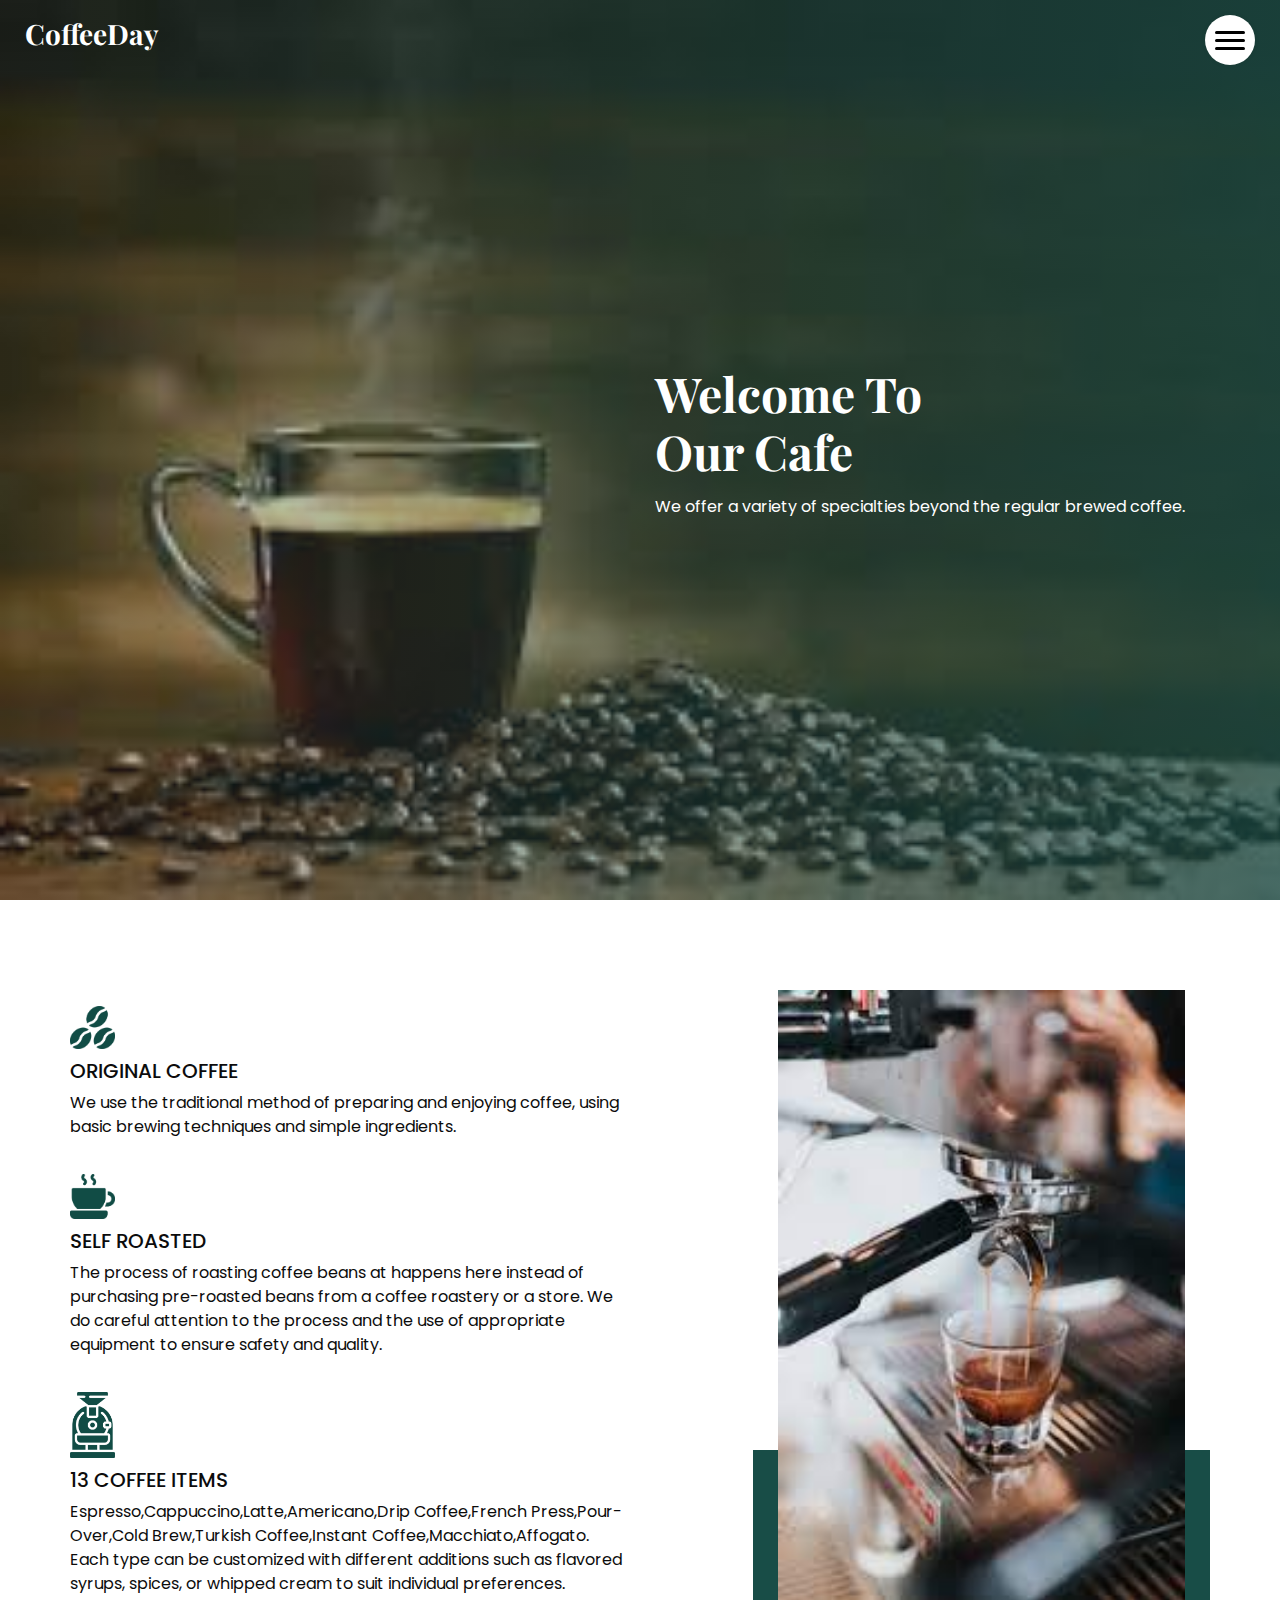
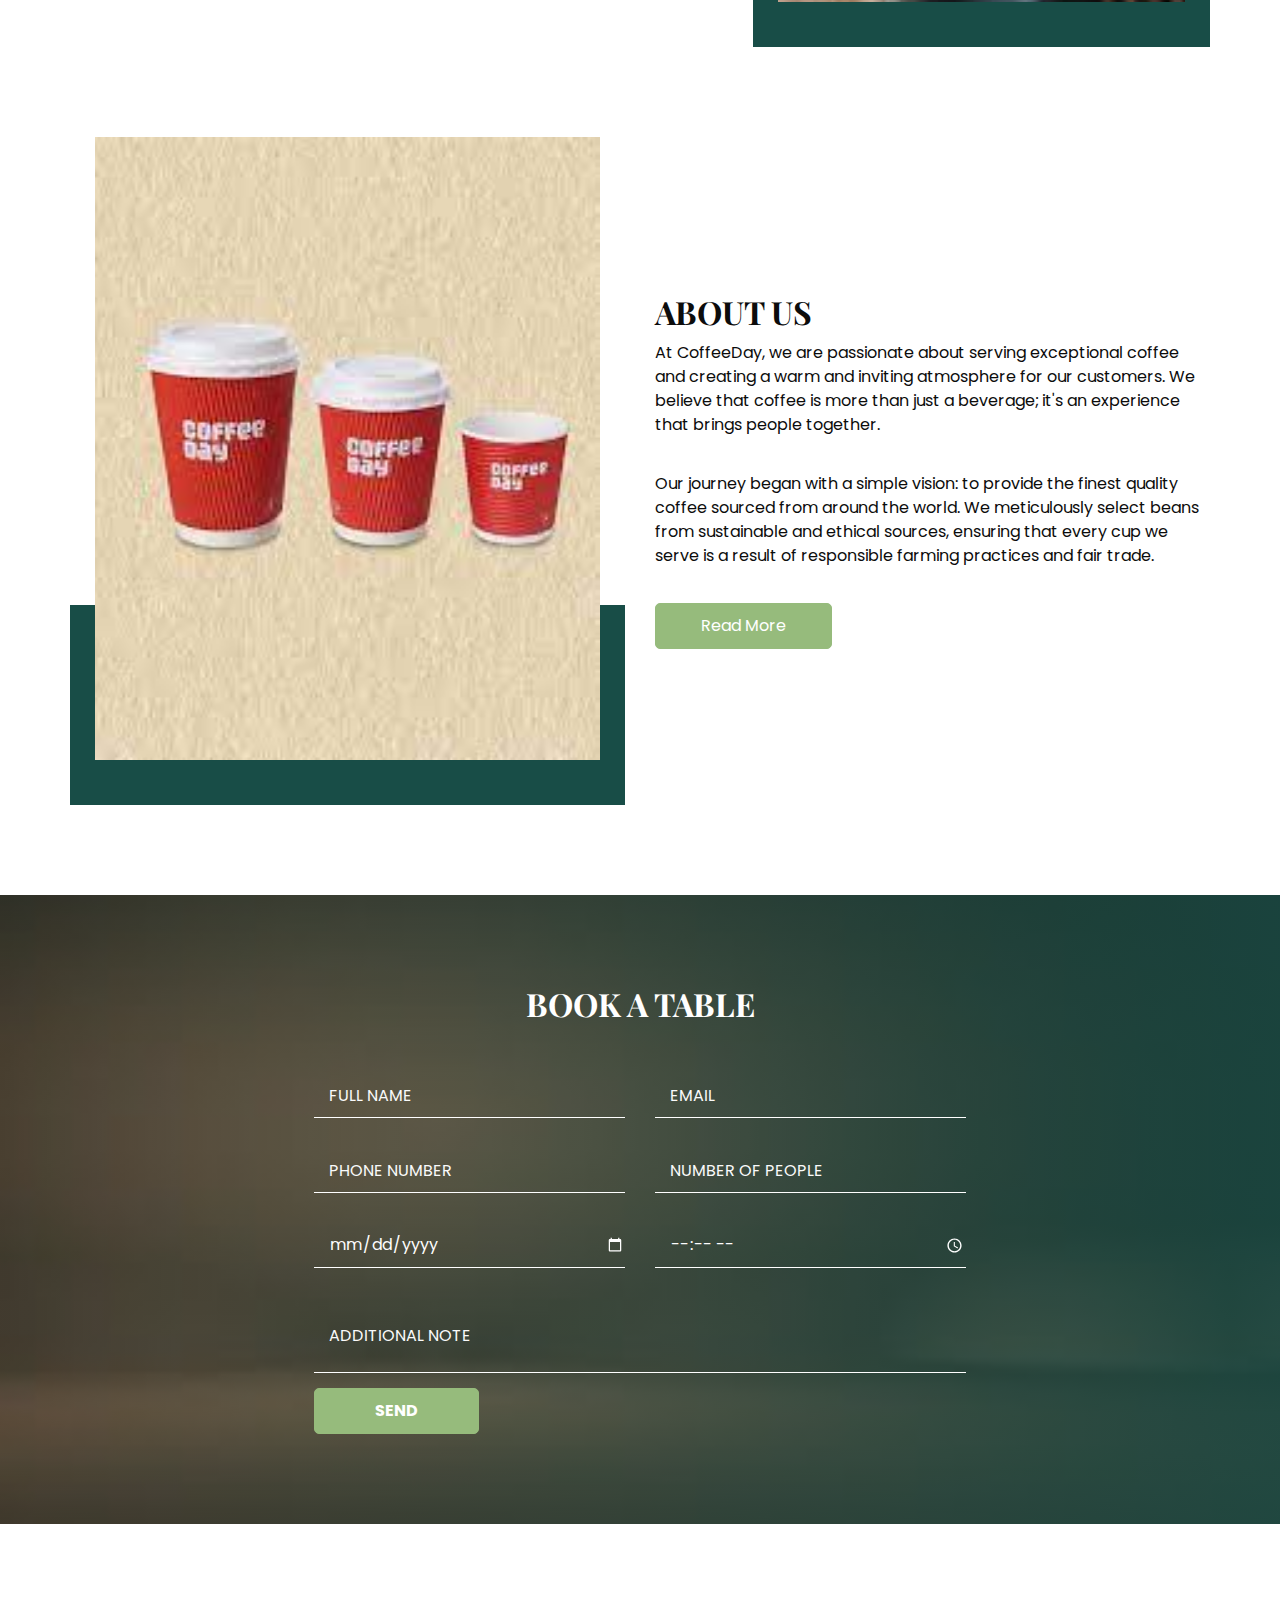
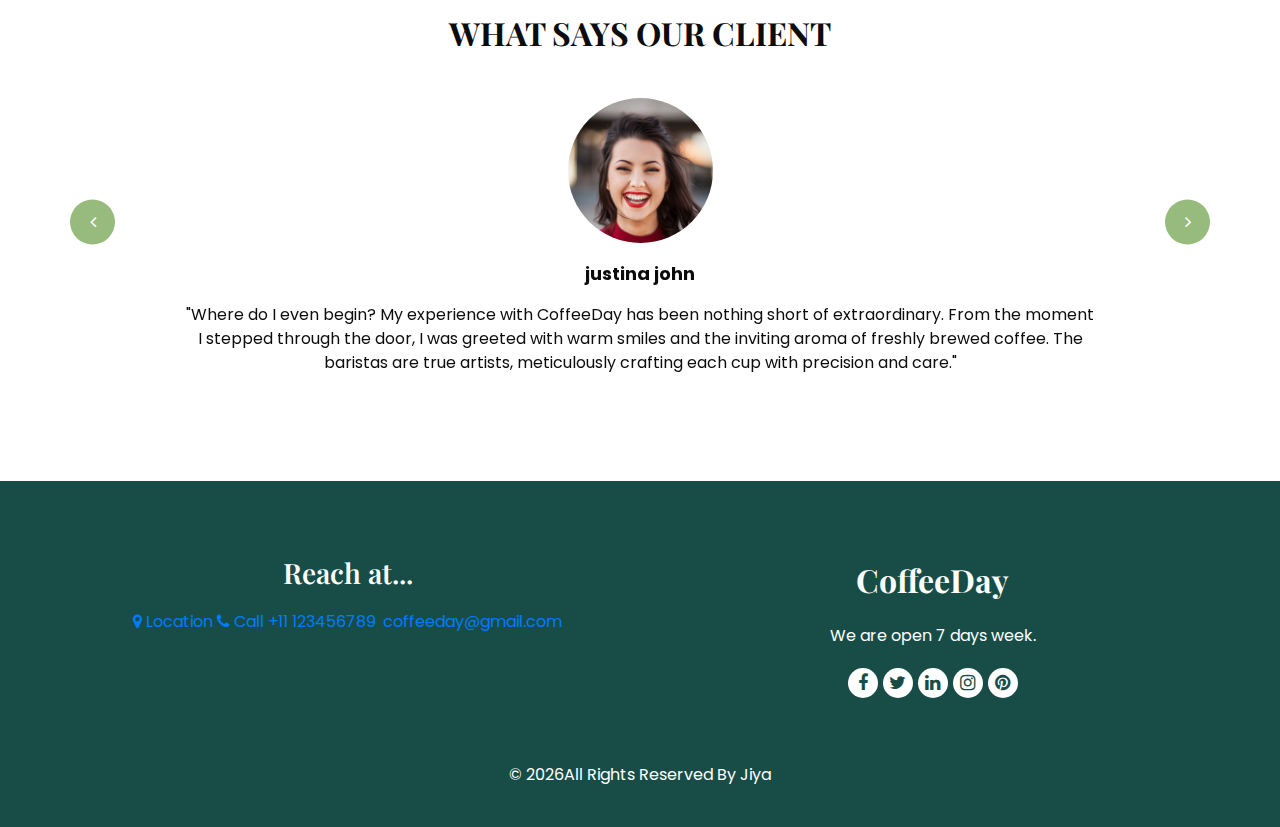
==== Web_Design/CoffeeDay/index.html @ d79e880e "Add files via upload" ====
<!DOCTYPE html>
<html>
<head>
  <!-- Basic -->
  <meta charset="utf-8" />
  <meta http-equiv="X-UA-Compatible" content="IE=edge" />
  <!-- Mobile Metas -->
  <meta name="viewport" content="width=device-width, initial-scale=1, shrink-to-fit=no" />
  <!-- Site Metas -->
  <link rel="icon" href="images/favicon.png" type="image/gif" />
  <title> CoffeeDay</title>

  <!-- bootstrap core css -->
  <link rel="stylesheet" type="text/css" href="css/bootstrap.css" />
  <!-- font awesome style -->
  <link href="css/font-awesome.min.css" rel="stylesheet"/>
  <!-- Custom styles for this template -->
  <link href="css/style.css" rel="stylesheet"/>
  <!-- responsive style -->
  <link href="css/responsive.css" rel="stylesheet"/>
</head>

<body>
  
  <!-- header section start -->

  <header class="header_section">
    <div class="container-fluid">
      <nav class="navbar navbar-expand-lg custom_nav-container">
        <a href="index.html" class="navbar-brand">
          <span>CoffeeDay</span>
        </a>
        <div class="" id="">
          <div class="custom_menu-btn">
            <button onclick="openNav()">
            <span class="s-1"></span>
            <span class="s-2"></span>
            <span class="s-3"></span>
          </button>
          <div class="overlay" id="myNav">
            <div class="overlay-content">
              <a href="index.html">Home</a>
              <a href="about.html">About</a>
              <a href="book.html">Book Table</a>
              <a href="testimonial.html">Testimonial</a>
            </div>
          </div>
          </div>
        </div>
      </nav>
    </div>
  </header>
  <!-- End of header section -->

  <!-- slider section -->
  <section class="slider_section position-relative">
    <div class="slider_bg_box">
      <img src="images/contact-bg1.jpg" alt="">
    </div>
    <div class="slider_bg"></div>
    <div class="container">
      <div class="col-md-6 ml-auto">
        <div class="detail-box">
          <h1>Welcome To <br>Our Cafe</h1>
          <p> We offer a variety of specialties beyond the regular brewed coffee.
          </p>

        </div>
      </div>
    </div>
  </section>
  <!-- End of slider section -->

  <!-- Special section -->
  <section class="spcl_section layout_padding">
    <div class="container">
      <div class="row">
        <div class="col-md-6">
          <div class="detail_container">
            <div class="detail-box">
              <img src="images/s1.png" alt="">
              <h5>Original Coffee</h5>
              <p>We use the traditional method of preparing and enjoying coffee, using basic brewing techniques and simple ingredients.

              </p>
            </div>
            <div class="detail-box">
              <img src="images/s2.png" alt="">
              <h5>Self Roasted</h5>
              <p>The process of roasting coffee beans at happens here instead of purchasing pre-roasted beans from a coffee roastery or a store. 
                 We do careful attention to the process and the use of appropriate equipment to ensure safety and quality.
              </p>
            </div>
            <div class="detail-box">
              <img src="images/s3.png" alt="">
              <h5>13 COffee Items</h5>
              <p>Espresso,Cappuccino,Latte,Americano,Drip Coffee,French Press,Pour-Over,Cold Brew,Turkish Coffee,Instant Coffee,Macchiato,Affogato.
                Each type can be customized with different additions such as flavored syrups, spices, or whipped cream to suit individual preferences.
              </p>
            </div>
          </div>
        </div>
        <div class="col-md-6 col-lg-5 ml-auto">
          <div class="img-box">
            <img src="images/spcl-img1.jpg" alt="">
          </div> </div>
      </div>
    </div>
  </section>
  <!-- End of special section -->

  <!-- about section -->
  <section class="about_section layout_padding-bottom">
    <div class="container">
      <div class="row">
        <div class="col-md-6">
          <div class="img-box">
            <img src="images/about-img.jpg" alt="">

          </div>
        </div>
        <div class="col-md-6"><div class="detail-box">
          <div class="heading_container">
            <h2>About Us</h2>
          </div>
          <p>At CoffeeDay, we are passionate about serving exceptional coffee and creating a warm and inviting atmosphere for 
            our customers. We believe that coffee is more than just a beverage; it's an experience that brings people together.</p>
          </p>
                  Our journey began with a simple vision: to provide the finest quality coffee sourced from around the world. We meticulously select beans from sustainable and ethical sources,
                  ensuring that every cup we serve is a result of responsible farming practices and fair trade.
          </p>
          <a href="">Read More</a>
        </div></div>
      </div>
    </div>
  </section>
<!-- End of about us page -->

<!-- contact section -->
<section class="contact_section layout_padding">
  <div class="contact_bg_box">
    <img src="images/slider-bg1.jpg" alt="">
  </div>
  <div class="container">
    <div class="heading_container heading_center">
      <h2>Book A Table</h2>
    </div> 
    <div class="">
      <div class="row">
        <div class="col-md-7 mx-auto">
          <form action="">
            <div class="contact_form-container">
              <div class="row">
                <div class="col-sm-6">
                  <input type="text" placeholder="Full Name">
                </div>
                <div class="col-sm-6">
                  <input type="text" placeholder="Email">
                </div>
              </div>
              <div class="row">
                <div class="col-sm-6">
                  <input type="number" placeholder="Phone Number" />
                </div>
                <div class="col-sm-6">
                  <input type="number" placeholder="Number of People" />
                </div> 
              </div>
              <div class="row">
                <div class="col-sm-6">
                  <input type="date" placeholder="Select date" />
                </div>
                <div class="col-sm-6">
                  <input type="time" placeholder="Select Time" />
                </div>
              </div>
              <div class="">
                <input type="text" placeholder="Additional Note" class="message_input" />
              </div>
              <div class="btn_box">
                <button type="submit">Send</button>
              </div>
            </div>
          </form>
        </div>
      </div>
    </div>
  </div>
</section>
<!-- End of contact section -->

<!-- Testimonial section -->
  <section class="client_section layout_padding">
    <div class="container">
      <div class="heading_container heading_center">
        <h2>What says our client</h2>
      </div>
      <div class="carousel slide" id="carouselExampleControls" data-ride:="carousel">
        <div class="carousel-inner">
          <div class="carousel-item active">
            <div class="box">
              <div class="img-box">
                <img src="images/client.jpg" alt="">
              </div>
              <div class="detail-box">
                <h4>justina john</h4>
                <p>"Where do I even begin? My experience with CoffeeDay has been nothing short of extraordinary. From the moment I stepped through the door, I was greeted with warm smiles and the inviting aroma of freshly brewed coffee.
                   The baristas are true artists, meticulously crafting each cup with precision and care."
                </p>
              </div>
            </div>
          </div>
          <div class="carousel-item">
            <div class="box">
              <div class="img-box">
                <img src="images/client.jpg" alt="">
              </div>
              <div class="detail-box">
                <h4>justina john</h4>
                <p>"Where do I even begin? My experience with CoffeeDay has been nothing short of extraordinary. From the moment I stepped through the door, I was greeted with warm smiles and the inviting aroma of freshly brewed coffee.
                   The baristas are true artists, meticulously crafting each cup with precision and care."
                </p>
              </div>
            </div>
          </div>
        </div>
        <div class="carousel_btn-box">
          <a href="#carouselExampleControls" class="carousel-control-prev" role="button" data-slide="prev">
            <i class="fa fa-angle-left" aria-hidden="true"></i>
            <span class="sr-only">Previous</span>
          </a>
          <a href="#carouselExampleControls" class="carousel-control-next" role="button" data-slide="next">
            <i class="fa fa-angle-right" aria-hidden="true"></i>
            <span class="sr-only">Next</span>
          </a>
        </div>
      </div>
    </div>
  </section>
  <!-- end of client section -->

  <!-- start of footer -->
  <footer class="footer_section">
    <div class="container">
      <div class="row">
        <div class="col-md-6 footer-col">
          <div class="footer_content">
            <h4>Reach at...</h4>
            <div class="contact_link_box">
              <a href=""><i class="fa fa-map-marker" aria-hidden="true"></i>
              <span>Location</span></a>
              <a href=""><i class="fa fa-phone" aria-hidden="true"></i>
              <span>Call +11 123456789</span></a>
              <a href=""><i class="fa fa-envelop" aria-hidden="true"></i>
              <span>coffeeday@gmail.com</span></a>
            </div>
          </div>
        </div>
        <div class="col-md-6 footer-col">
          <div class="footer_detail">
            <a href="" class="footer-logo">
              CoffeeDay
            </a>
            <p>We are open 7 days week.
            </p>
            <div class="footer_social">
              <a href=""><i class="fa fa-facebook" aria-hidden="true"></i></a>
              <a href=""><i class="fa fa-twitter" aria-hidden="true"></i></a>
              <a href=""><i class="fa fa-linkedin" aria-hidden="true"></i></a>
              <a href=""><i class="fa fa-instagram" aria-hidden="true"></i></a>
              <a href=""><i class="fa fa-pinterest" aria-hidden="true"></i></a>
            </div>
          </div>
        </div>
       
      </div>
      <div class="footer-info">
        <p>&copy; <span id="displayYear"></span>All Rights Reserved By
        <a href="#">Jiya</a></p>
      </div>
    </div>
  </footer>
  <!-- end of footer section -->


  <!-- jQery -->
  <script src="js/jquery-3.4.1.min.js"></script>
  <!-- bootstrap js -->
  <script src="js/bootstrap.js"></script>
  <!-- custom js -->
  <script src="js/custom.js"></script>
  <!-- Google Map -->
  
  <!-- End Google Map -->


</body>

</html>
---- Web_Design/CoffeeDay/css/style.css ----
@import url("https://fonts.googleapis.com/css2?family=Playfair+Display:wght@400;500;600;700&family=Poppins:wght@400;500;600;700&display=swap");
/* fonts import */
@import url("../fonts/octin_sports_rg.ttf");
body {
  font-family: "Poppins", sans-serif;
  color: #0c0c0c;
  background-color: #ffffff;
  overflow-x: hidden;
}

.layout_padding {
  padding: 90px 0;
}

.layout_padding2 {
  padding: 45px 0;
}

.layout_padding2-top {
  padding-top: 45px;
}

.layout_padding2-bottom {
  padding-bottom: 45px;
}

.layout_padding-top {
  padding-top: 90px;
}

.layout_padding-bottom {
  padding-bottom: 90px;
}

.long_section {
  margin-left: 45px;
  margin-right: 45px;
  padding-left: 15px;
  padding-right: 15px;
}

.heading_container {
  display: -webkit-box;
  display: -ms-flexbox;
  display: flex;
  -webkit-box-orient: vertical;
  -webkit-box-direction: normal;
      -ms-flex-direction: column;
          flex-direction: column;
  -webkit-box-align: start;
      -ms-flex-align: start;
          align-items: flex-start;
  font-family: 'Playfair Display', serif;
}

.heading_container h2 {
  position: relative;
  font-weight: bold;
  text-transform: uppercase;
  margin: 0;
}

.heading_container.heading_center {
  -webkit-box-align: center;
      -ms-flex-align: center;
          align-items: center;
  text-align: center;
}

h1,
h2 {
  font-family: 'Playfair Display', serif;
}

/*header section*/
.header_section {
  position: absolute;
  top: 0;
  width: 100%;
  z-index: 9;
}

.header_section .container-fluid {
  padding-right: 25px;
  padding-left: 25px;
}

.header_section .nav_container {
  margin: 0 auto;
}

.header_section.innerpage_header {
  position: relative;
  background: -webkit-gradient(linear, left top, right top, from(#184d47), to(#184d47));
  background: linear-gradient(to right, #184d47, #184d47);
  padding: 10px 0;
}

.custom_nav-container {
  padding-left: 0;
  padding-right: 0;
}

.custom_menu-btn {
  position: fixed;
  right: 25px;
  top: 15px;
  width: 50px;
  height: 50px;
}

.custom_menu-btn::before {
  content: "";
  position: absolute;
  top: 0;
  right: 0;
  width: 100%;
  height: 100%;
  background-color: white;
  -webkit-box-shadow: 0 0 5px 0 rgba(0, 0, 0, 0.07);
          box-shadow: 0 0 5px 0 rgba(0, 0, 0, 0.07);
  z-index: 7;
  border-radius: 100%;
  -webkit-transition: all .3s;
  transition: all .3s;
}

.custom_menu-btn.menu_btn-style::before {
  width: 100vh;
  height: 100vh;
  background-color: #184d47;
  -webkit-transform: scale(7);
          transform: scale(7);
  border-radius: 0;
}

.custom_menu-btn button {
  width: 50px;
  height: 50px;
  outline: none;
  border: none;
  border-radius: 100%;
  display: -webkit-box;
  display: -ms-flexbox;
  display: flex;
  -webkit-box-orient: vertical;
  -webkit-box-direction: normal;
      -ms-flex-direction: column;
          flex-direction: column;
  -webkit-box-align: center;
      -ms-flex-align: center;
          align-items: center;
  -webkit-box-pack: center;
      -ms-flex-pack: center;
          justify-content: center;
  background-color: transparent;
  position: relative;
  z-index: 999;
  margin: 0;
}

.custom_menu-btn button span {
  display: block;
  width: 30px;
  height: 3px;
  background-color: #000000;
  margin: 2.5px 0;
  -webkit-transition: all 0.3s;
  transition: all 0.3s;
  border-radius: 15px;
}

.custom_menu-btn .s-2 {
  -webkit-transition: all 0.1s;
  transition: all 0.1s;
}

.menu_btn-style button span {
  background-color: #ffffff;
}

.menu_btn-style button .s-1 {
  -webkit-transform: rotate(45deg) translate(6px, 6px);
          transform: rotate(45deg) translate(6px, 6px);
}

.menu_btn-style button .s-2 {
  -webkit-transform: translateX(100px);
          transform: translateX(100px);
}

.menu_btn-style button .s-3 {
  -webkit-transform: rotate(-45deg) translate(5px, -5px);
          transform: rotate(-45deg) translate(5px, -5px);
}

.overlay {
  height: 100%;
  width: 0;
  position: fixed;
  top: 0;
  left: 0;
  overflow-x: hidden;
  -webkit-transition: 0.5s;
  transition: 0.5s;
  z-index: 9;
}

.overlay .closebtn {
  position: absolute;
  top: 0;
  right: 30px;
  font-size: 60px;
}

.overlay a {
  padding: 0px;
  text-decoration: none;
  font-size: 22px;
  color: #ffffff;
  display: block;
  -webkit-transition: 0.3s;
  transition: 0.3s;
  margin-bottom: 15px;
  text-transform: uppercase;
  font-weight: 600;
  opacity: 0;
}

.overlay a:hover {
  color: #96bb7c;
}

.overlay-content {
  position: relative;
  top: 30%;
  width: 100%;
  text-align: center;
  margin-top: 30px;
  z-index: 99;
}

.menu_width {
  width: 100%;
}

.menu_width.overlay a {
  opacity: 1;
}

a,
a:hover,
a:focus {
  text-decoration: none;
}

a:hover,
a:focus {
  color: initial;
}

.btn,
.btn:focus {
  outline: none !important;
  -webkit-box-shadow: none;
          box-shadow: none;
}

.navbar-brand {
  font-family: 'Playfair Display', serif;
}

.navbar-brand span {
  font-size: 28px;
  font-weight: 700;
  color: #ffffff;
}

/*end header section*/
/* slider section */
.slider_section {
  min-height: 100vh;
  -webkit-box-flex: 1;
      -ms-flex: 1;
          flex: 1;
  display: -webkit-box;
  display: -ms-flexbox;
  display: flex;
  -webkit-box-align: center;
      -ms-flex-align: center;
          align-items: center;
  position: relative;
}

.slider_section .row {
  -webkit-box-align: center;
      -ms-flex-align: center;
          align-items: center;
}

.slider_section .detail-box {
  position: relative;
  z-index: 4;
  color: #ffffff;
  padding: 75px 0;
}

.slider_section .detail-box h1 {
  font-weight: bold;
  font-size: 3rem;
}

.slider_section .detail-box p {
  margin-top: 15px;
}

.slider_section .detail-box .slider-link {
  display: inline-block;
  padding: 10px 45px;
  background-color: #96bb7c;
  color: #ffffff;
  border-radius: 5px;
  border: 1px solid #96bb7c;
  -webkit-transition: all .2s;
  transition: all .2s;
  margin-top: 10px;
}

.slider_section .detail-box .slider-link:hover {
  background-color: transparent;
  color: #96bb7c;
}

.slider_section .slider_bg_box {
  position: absolute;
  top: 0;
  left: 0;
  width: 100%;
  height: 100%;
  z-index: 2;
  overflow: hidden;
}

.slider_section .slider_bg_box img {
  width: 100%;
  height: 100%;
  -o-object-fit: cover;
     object-fit: cover;
  -o-object-position: top left;
     object-position: top left;
}

.slider_section .slider_bg_box::before {
  content: "";
  position: absolute;
  left: 0;
  top: 0;
  width: 100%;
  height: 100%;
  background: -webkit-gradient(linear, left top, right top, from(rgba(24, 77, 71, 0.2)), to(rgba(24, 77, 71, 0.75)));
  background: linear-gradient(to right, rgba(24, 77, 71, 0.2), rgba(24, 77, 71, 0.75));
}

.spcl_section .row {
  -webkit-box-align: center;
      -ms-flex-align: center;
          align-items: center;
}

.spcl_section .detail-box {
  margin-bottom: 35px;
}

.spcl_section .detail-box img {
  width: 45px;
  margin-bottom: 10px;
}

.spcl_section .detail-box h5 {
  text-transform: uppercase;
}

.spcl_section .img-box {
  display: -webkit-box;
  display: -ms-flexbox;
  display: flex;
  -webkit-box-pack: center;
      -ms-flex-pack: center;
          justify-content: center;
  background: -webkit-gradient(linear, left top, left bottom, color-stop(70%, transparent), color-stop(70%, #184d47));
  background: linear-gradient(to bottom, transparent 70%, #184d47 70%);
  padding: 0 25px 45px 25px;
}

.spcl_section .img-box img {
  width: 100%;
}

.about_section .row {
  -webkit-box-align: center;
      -ms-flex-align: center;
          align-items: center;
}

.about_section .img-box {
  position: relative;
  background: -webkit-gradient(linear, left top, left bottom, color-stop(70%, transparent), color-stop(70%, #184d47));
  background: linear-gradient(to bottom, transparent 70%, #184d47 70%);
  padding: 0 25px 45px 25px;
}

.about_section .img-box img {
  width: 100%;
  position: relative;
}

.about_section .detail-box p {
  margin-top: 10px;
  margin-bottom: 35px;
}

.about_section .detail-box a {
  display: inline-block;
  padding: 10px 45px;
  background-color: #96bb7c;
  color: #ffffff;
  border-radius: 5px;
  border: 1px solid #96bb7c;
  -webkit-transition: all .2s;
  transition: all .2s;
}

.about_section .detail-box a:hover {
  background-color: transparent;
  color: #96bb7c;
}

/* contact section */
.contact_section {
  position: relative;
  color: #ffffff;
}

.contact_section .row {
  -webkit-box-align: center;
      -ms-flex-align: center;
          align-items: center;
}

.contact_section .contact_form-container {
  margin-top: 35px;
}

.contact_section .contact_form-container input {
  border: none;
  outline: none;
  color: #fefefe;
  height: 45px;
  width: 100%;
  margin: 15px 0;
  padding-left: 15px;
  background-color: transparent;
  border-bottom: 1px solid #fff;
}

.contact_section .contact_form-container input::-webkit-input-placeholder {
  color: #fafafa;
  text-transform: uppercase;
}

.contact_section .contact_form-container input:-ms-input-placeholder {
  color: #fafafa;
  text-transform: uppercase;
}

.contact_section .contact_form-container input::-ms-input-placeholder {
  color: #fafafa;
  text-transform: uppercase;
}

.contact_section .contact_form-container input::placeholder {
  color: #fafafa;
  text-transform: uppercase;
}

.contact_section .contact_form-container input.message_input {
  height: 75px;
}

.contact_section .contact_form-container input:focus {
  border-bottom: 1px solid #96bb7c;
}

.contact_section .contact_form-container input[type="date"]::-webkit-calendar-picker-indicator,
.contact_section .contact_form-container input[type="time"]::-webkit-calendar-picker-indicator {
  color: #fff;
  -webkit-filter: invert(1);
          filter: invert(1);
}

.contact_section .contact_form-container .btn-box {
  display: -webkit-box;
  display: -ms-flexbox;
  display: flex;
  -webkit-box-pack: center;
      -ms-flex-pack: center;
          justify-content: center;
  margin-top: 25px;
}

.contact_section .contact_form-container button {
  display: inline-block;
  padding: 10px 60px;
  background-color: #96bb7c;
  color: #ffffff;
  border-radius: 5px;
  border: 1px solid #96bb7c;
  -webkit-transition: all .2s;
  transition: all .2s;
  text-transform: uppercase;
  font-weight: bold;
}

.contact_section .contact_form-container button:hover {
  background-color: transparent;
  color: #96bb7c;
}

.contact_bg_box {
  position: absolute;
  top: 0;
  left: 0;
  width: 100%;
  height: 100%;
  overflow: hidden;
  z-index: -1;
  display: -webkit-box;
  display: -ms-flexbox;
  display: flex;
  -webkit-box-pack: center;
      -ms-flex-pack: center;
          justify-content: center;
  -webkit-box-align: center;
      -ms-flex-align: center;
          align-items: center;
}

.contact_bg_box img {
  width: 100%;
  height: 100%;
  -o-object-fit: cover;
     object-fit: cover;
  -o-object-position: top right;
     object-position: top right;
}

.contact_bg_box::before {
  content: "";
  position: absolute;
  top: 0;
  left: 0;
  width: 100%;
  height: 100%;
  background: -webkit-gradient(linear, left top, right top, from(rgba(24, 77, 71, 0.4)), to(rgba(24, 77, 71, 0.85)));
  background: linear-gradient(to right, rgba(24, 77, 71, 0.4), rgba(24, 77, 71, 0.85));
}

/* end contact section */
.client_section {
  text-align: center;
}

.client_section #carouselExampleControls {
  padding: 0 10%;
}

.client_section .box {
  display: -webkit-box;
  display: -ms-flexbox;
  display: flex;
  -webkit-box-orient: vertical;
  -webkit-box-direction: normal;
      -ms-flex-direction: column;
          flex-direction: column;
  -webkit-box-align: center;
      -ms-flex-align: center;
          align-items: center;
  margin-top: 45px;
}

.client_section .box .img-box {
  width: 145px;
}

.client_section .box .img-box img {
  width: 100%;
  border-radius: 100%;
}

.client_section .box .detail-box {
  display: -webkit-box;
  display: -ms-flexbox;
  display: flex;
  -webkit-box-orient: vertical;
  -webkit-box-direction: normal;
      -ms-flex-direction: column;
          flex-direction: column;
  -webkit-box-align: center;
      -ms-flex-align: center;
          align-items: center;
  margin-top: 20px;
}

.client_section .box .detail-box h4 {
  font-weight: bold;
  font-size: 18px;
  padding: 0 10px;
  border-bottom: 1px solid #ffffff;
}

.client_section .box .detail-box p {
  margin-top: 10px;
}

.client_section .carousel_btn-box {
  display: -webkit-box;
  display: -ms-flexbox;
  display: flex;
  -webkit-box-pack: center;
      -ms-flex-pack: center;
          justify-content: center;
}

.client_section .carousel-control-prev,
.client_section .carousel-control-next {
  position: absolute;
  top: 50%;
  width: 45px;
  height: 45px;
  border: none;
  opacity: 1;
  background-color: #96bb7c;
  color: #ffffff;
  border-radius: 100%;
  -webkit-transform: translateY(-50%);
          transform: translateY(-50%);
  font-size: 18px;
}

.client_section .carousel-control-prev:hover,
.client_section .carousel-control-next:hover {
  background-color: #184d47;
}

.client_section .carousel-control-prev {
  left: 0;
}

.client_section .carousel-control-next {
  left: initial;
  right: 0;
}

/* footer section*/
.footer_section {
  background-color: #184d47;
  color: #ffffff;
  padding: 75px 0 40px 0;
  text-align: center;
}

.footer_section h4 {
  font-size: 28px;
}

.footer_section h4,
.footer_section .footer-logo {
  font-weight: 600;
  margin-bottom: 20px;
  font-family: 'Playfair Display', serif;
}

.footer_section .footer-col {
  margin-bottom: 30px;
}

.footer_section .footer_contact .contact_link_box {
  display: -webkit-box;
  display: -ms-flexbox;
  display: flex;
  -webkit-box-orient: vertical;
  -webkit-box-direction: normal;
      -ms-flex-direction: column;
          flex-direction: column;
}

.footer_section .footer_contact .contact_link_box a {
  margin: 5px 0;
  color: #ffffff;
}

.footer_section .footer_contact .contact_link_box a i {
  margin-right: 5px;
}

.footer_section .footer_contact .contact_link_box a:hover {
  color: #96bb7c;
}

.footer_section .footer-logo {
  display: block;
  font-weight: bold;
  font-size: 32px;
  color: #ffffff;
}

.footer_section .footer_social {
  display: -webkit-box;
  display: -ms-flexbox;
  display: flex;
  -webkit-box-pack: center;
      -ms-flex-pack: center;
          justify-content: center;
  margin-top: 20px;
  margin-bottom: 10px;
}

.footer_section .footer_social a {
  display: -webkit-box;
  display: -ms-flexbox;
  display: flex;
  -webkit-box-pack: center;
      -ms-flex-pack: center;
          justify-content: center;
  -webkit-box-align: center;
      -ms-flex-align: center;
          align-items: center;
  color: #184d47;
  width: 30px;
  height: 30px;
  border-radius: 100%;
  background-color: #ffffff;
  border-radius: 100%;
  margin: 0 2.5px;
  font-size: 18px;
}

.footer_section .footer_social a:hover {
  color: #96bb7c;
}

.footer_section .map_container {
  width: 100%;
  height: 175px;
  overflow: hidden;
  display: -webkit-box;
  display: -ms-flexbox;
  display: flex;
  -webkit-box-align: stretch;
      -ms-flex-align: stretch;
          align-items: stretch;
}

.footer_section .map_container .map {
  height: 100%;
  -webkit-box-flex: 1;
      -ms-flex: 1;
          flex: 1;
}

.footer_section .map_container .map #googleMap {
  height: 100%;
}

.footer_section .footer-info {
  text-align: center;
  margin-top: 25px;
}

.footer_section .footer-info p {
  color: #ffffff;
  margin: 0;
}

.footer_section .footer-info p a {
  color: inherit;
}
/*# sourceMappingURL=style.css.map */
---- Web_Design/CoffeeDay/css/responsive.css ----
@media (max-width: 1300px) {}

@media (max-width: 1120px) {}

@media (max-width: 992px) {
  .slider_section {
    min-height: auto;
    padding-top: 25px;
  }
}

@media (max-width: 800px) {}

@media (max-width: 767px) {
  .slider_section .detail-box h1 {
    font-size: 2.5rem;
  }

  .slider_section .slider_bg_box img {
    object-position: 20% center;
  }

  .about_section .row {
    flex-direction: column-reverse;
  }

  .about_section .detail-box {
    margin-bottom: 45px;
  }

  .client_section .carousel_btn-box {
    margin-top: 25px;
  }

  .client_section .carousel-control-prev,
  .client_section .carousel-control-next {
    position: unset;
    transform: none;
    margin: 0 2.5px;
  }
}

@media (max-width: 576px) {}

@media (max-width: 480px) {
  .slider_section .slider_bg_box img {
    object-position: 40% center;
  }

  .contact_bg_box img {
    -o-object-position: 60% top;
    object-position: 60% top;
  }
}

@media (max-width: 420px) {}

@media (max-width: 376px) {
  .slider_section .detail-box h1 {
    font-size: 2rem;
  }
}

@media (min-width: 1200px) {
  .container {
    max-width: 1170px;
  }
}
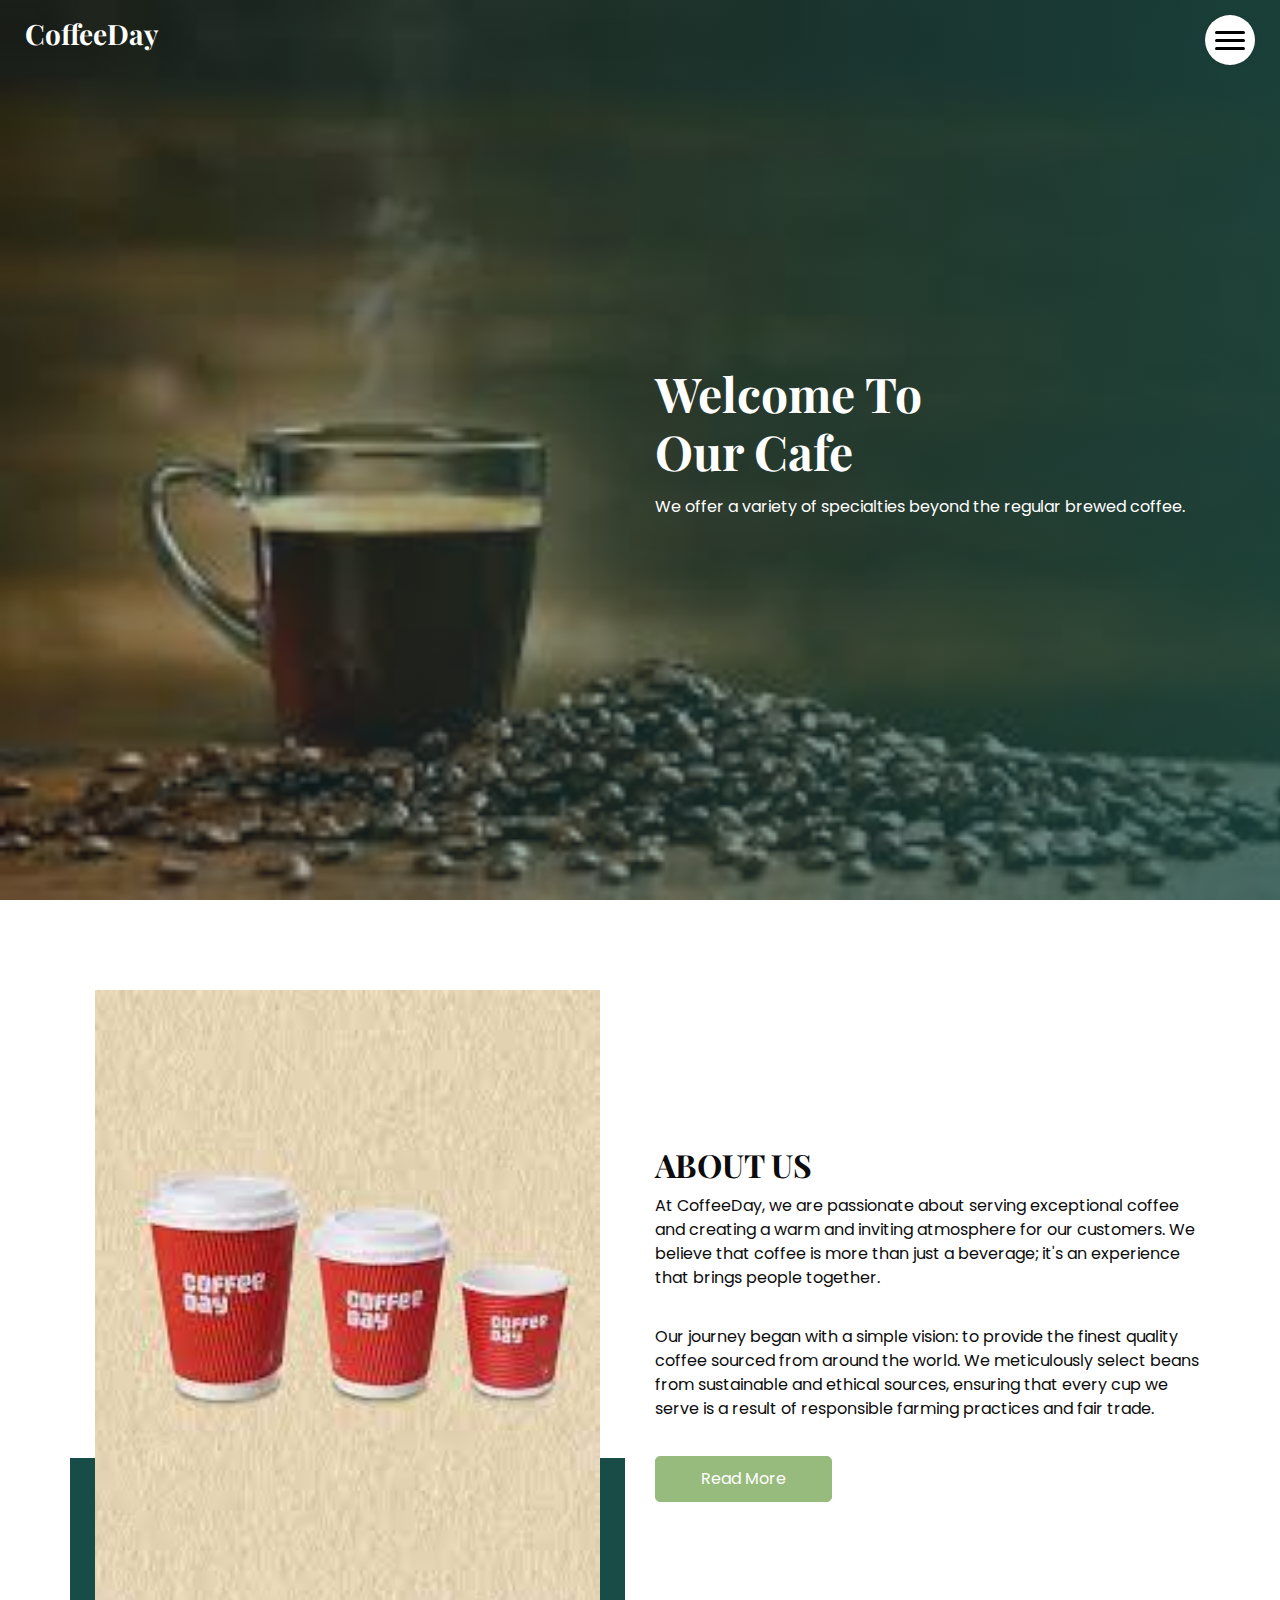
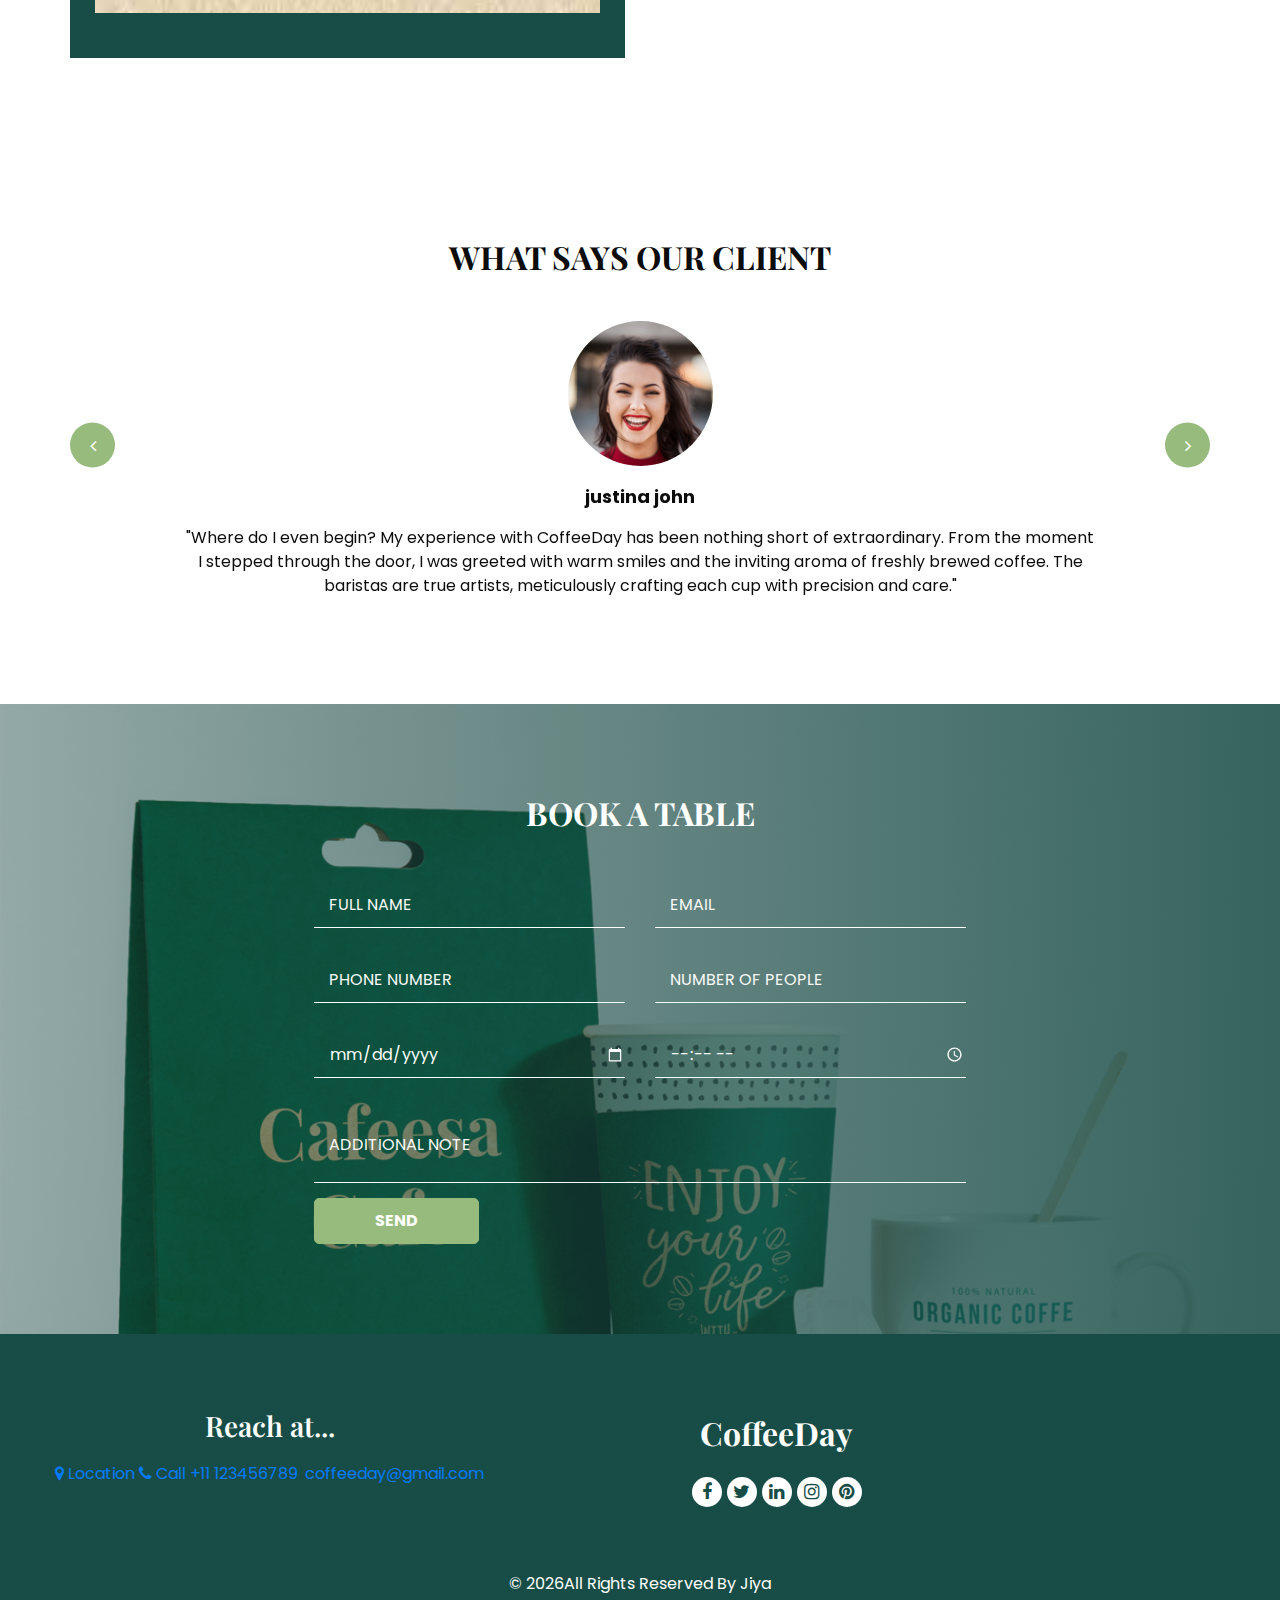
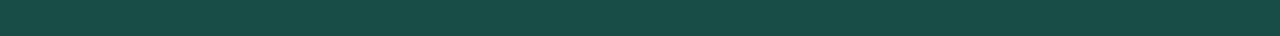
==== commit 79ea30c8: "change some of text and images" ====
--- a/Web_Design/CoffeeDay/index.html
+++ b/Web_Design/CoffeeDay/index.html
@@ -12,6 +12,7 @@
 
   <!-- bootstrap core css -->
   <link rel="stylesheet" type="text/css" href="css/bootstrap.css" />
+      
   <!-- font awesome style -->
   <link href="css/font-awesome.min.css" rel="stylesheet"/>
   <!-- Custom styles for this template -->
@@ -39,6 +40,7 @@
           </button>
           <div class="overlay" id="myNav">
             <div class="overlay-content">
+                          
               <a href="index.html">Home</a>
               <a href="about.html">About</a>
               <a href="book.html">Book Table</a>
@@ -71,75 +73,87 @@
   </section>
   <!-- End of slider section -->
 
-  <!-- Special section -->
-  <section class="spcl_section layout_padding">
-    <div class="container">
-      <div class="row">
-        <div class="col-md-6">
-          <div class="detail_container">
+  <!-- about section -->
+ <section class="about_section layout_padding">
+  <div class="container">
+    <div class="row">
+      <div class="col-md-6">
+        <div class="img-box">
+          <img src="images/about-img.jpg" alt="">
+
+        </div>
+      </div>
+      <div class="col-md-6"><div class="detail-box">
+        <div class="heading_container">
+          <h2>About Us</h2>
+        </div>
+        <p>At CoffeeDay, we are passionate about serving exceptional coffee and creating a warm and inviting atmosphere for 
+          our customers. We believe that coffee is more than just a beverage; it's an experience that brings people together.</p>
+        </p>
+                Our journey began with a simple vision: to provide the finest quality coffee sourced from around the world. We meticulously select beans from sustainable and ethical sources,
+                ensuring that every cup we serve is a result of responsible farming practices and fair trade.
+        </p>
+        <a href="">Read More</a>
+      </div></div>
+    </div>
+  </div>
+</section>
+<!-- End of about us page -->
+
+<!-- Testimonial section -->
+<section class="client_section layout_padding">
+  <div class="container">
+    <div class="heading_container heading_center">
+      <h2>What says our client</h2>
+    </div>
+    <div class="carousel slide" id="carouselExampleControls" data-ride:="carousel">
+      <div class="carousel-inner">
+        <div class="carousel-item active">
+          <div class="box">
+            <div class="img-box">
+              <img src="images/client.jpg" alt="">
+            </div>
             <div class="detail-box">
-              <img src="images/s1.png" alt="">
-              <h5>Original Coffee</h5>
-              <p>We use the traditional method of preparing and enjoying coffee, using basic brewing techniques and simple ingredients.
-
+              <h4>justina john</h4>
+              <p>"Where do I even begin? My experience with CoffeeDay has been nothing short of extraordinary. From the moment I stepped through the door, I was greeted with warm smiles and the inviting aroma of freshly brewed coffee.
+                 The baristas are true artists, meticulously crafting each cup with precision and care."
               </p>
             </div>
+          </div>
+        </div>
+        <div class="carousel-item">
+          <div class="box">
+            <div class="img-box">
+              <img src="images/client.jpg" alt="">
+            </div>
             <div class="detail-box">
-              <img src="images/s2.png" alt="">
-              <h5>Self Roasted</h5>
-              <p>The process of roasting coffee beans at happens here instead of purchasing pre-roasted beans from a coffee roastery or a store. 
-                 We do careful attention to the process and the use of appropriate equipment to ensure safety and quality.
+              <h4>justina john</h4>
+              <p>"Where do I even begin? My experience with CoffeeDay has been nothing short of extraordinary. From the moment I stepped through the door, I was greeted with warm smiles and the inviting aroma of freshly brewed coffee.
+                 The baristas are true artists, meticulously crafting each cup with precision and care."
               </p>
             </div>
-            <div class="detail-box">
-              <img src="images/s3.png" alt="">
-              <h5>13 COffee Items</h5>
-              <p>Espresso,Cappuccino,Latte,Americano,Drip Coffee,French Press,Pour-Over,Cold Brew,Turkish Coffee,Instant Coffee,Macchiato,Affogato.
-                Each type can be customized with different additions such as flavored syrups, spices, or whipped cream to suit individual preferences.
-              </p>
-            </div>
-          </div>
-        </div>
-        <div class="col-md-6 col-lg-5 ml-auto">
-          <div class="img-box">
-            <img src="images/spcl-img1.jpg" alt="">
-          </div> </div>
-      </div>
-    </div>
-  </section>
-  <!-- End of special section -->
-
-  <!-- about section -->
-  <section class="about_section layout_padding-bottom">
-    <div class="container">
-      <div class="row">
-        <div class="col-md-6">
-          <div class="img-box">
-            <img src="images/about-img.jpg" alt="">
-
-          </div>
-        </div>
-        <div class="col-md-6"><div class="detail-box">
-          <div class="heading_container">
-            <h2>About Us</h2>
-          </div>
-          <p>At CoffeeDay, we are passionate about serving exceptional coffee and creating a warm and inviting atmosphere for 
-            our customers. We believe that coffee is more than just a beverage; it's an experience that brings people together.</p>
-          </p>
-                  Our journey began with a simple vision: to provide the finest quality coffee sourced from around the world. We meticulously select beans from sustainable and ethical sources,
-                  ensuring that every cup we serve is a result of responsible farming practices and fair trade.
-          </p>
-          <a href="">Read More</a>
-        </div></div>
-      </div>
-    </div>
-  </section>
-<!-- End of about us page -->
+          </div>
+        </div>
+      </div>
+      <div class="carousel_btn-box">
+        <a href="#carouselExampleControls" class="carousel-control-prev" role="button" data-slide="prev">
+          <i class="fa fa-angle-left" aria-hidden="true"></i>
+          <span class="sr-only">Previous</span>
+        </a>
+        <a href="#carouselExampleControls" class="carousel-control-next" role="button" data-slide="next">
+          <i class="fa fa-angle-right" aria-hidden="true"></i>
+          <span class="sr-only">Next</span>
+        </a>
+      </div>
+    </div>
+  </div>
+</section>
+<!-- end of client section -->
 
 <!-- contact section -->
 <section class="contact_section layout_padding">
   <div class="contact_bg_box">
-    <img src="images/slider-bg1.jpg" alt="">
+    <img src="images/about-img1.jpg" alt="">
   </div>
   <div class="container">
     <div class="heading_container heading_center">
@@ -189,98 +203,51 @@
 </section>
 <!-- End of contact section -->
 
-<!-- Testimonial section -->
-  <section class="client_section layout_padding">
-    <div class="container">
-      <div class="heading_container heading_center">
-        <h2>What says our client</h2>
-      </div>
-      <div class="carousel slide" id="carouselExampleControls" data-ride:="carousel">
-        <div class="carousel-inner">
-          <div class="carousel-item active">
-            <div class="box">
-              <div class="img-box">
-                <img src="images/client.jpg" alt="">
-              </div>
-              <div class="detail-box">
-                <h4>justina john</h4>
-                <p>"Where do I even begin? My experience with CoffeeDay has been nothing short of extraordinary. From the moment I stepped through the door, I was greeted with warm smiles and the inviting aroma of freshly brewed coffee.
-                   The baristas are true artists, meticulously crafting each cup with precision and care."
-                </p>
-              </div>
-            </div>
-          </div>
-          <div class="carousel-item">
-            <div class="box">
-              <div class="img-box">
-                <img src="images/client.jpg" alt="">
-              </div>
-              <div class="detail-box">
-                <h4>justina john</h4>
-                <p>"Where do I even begin? My experience with CoffeeDay has been nothing short of extraordinary. From the moment I stepped through the door, I was greeted with warm smiles and the inviting aroma of freshly brewed coffee.
-                   The baristas are true artists, meticulously crafting each cup with precision and care."
-                </p>
-              </div>
-            </div>
-          </div>
-        </div>
-        <div class="carousel_btn-box">
-          <a href="#carouselExampleControls" class="carousel-control-prev" role="button" data-slide="prev">
-            <i class="fa fa-angle-left" aria-hidden="true"></i>
-            <span class="sr-only">Previous</span>
+
+<!-- start of footer -->
+<footer class="footer_section">
+  <div class="container">
+    <div class="row">
+      <div class="col-md- footer-col">
+        <div class="footer_content">
+          <h4>Reach at...</h4>
+          <div class="contact_link_box">
+            <a href=""><i class="fa fa-map-marker" aria-hidden="true"></i>
+            <span>Location</span></a>
+            <a href=""><i class="fa fa-phone" aria-hidden="true"></i>
+            <span>Call +11 123456789</span></a>
+            <a href=""><i class="fa fa-envelop" aria-hidden="true"></i>
+            <span>coffeeday@gmail.com</span></a>
+          </div>
+        </div>
+      </div>
+      <div class="col-md-6 footer-col">
+        <div class="footer_detail">
+          <a href="" class="footer-logo">
+            CoffeeDay
           </a>
-          <a href="#carouselExampleControls" class="carousel-control-next" role="button" data-slide="next">
-            <i class="fa fa-angle-right" aria-hidden="true"></i>
-            <span class="sr-only">Next</span>
-          </a>
-        </div>
-      </div>
-    </div>
-  </section>
-  <!-- end of client section -->
-
-  <!-- start of footer -->
-  <footer class="footer_section">
-    <div class="container">
-      <div class="row">
-        <div class="col-md-6 footer-col">
-          <div class="footer_content">
-            <h4>Reach at...</h4>
-            <div class="contact_link_box">
-              <a href=""><i class="fa fa-map-marker" aria-hidden="true"></i>
-              <span>Location</span></a>
-              <a href=""><i class="fa fa-phone" aria-hidden="true"></i>
-              <span>Call +11 123456789</span></a>
-              <a href=""><i class="fa fa-envelop" aria-hidden="true"></i>
-              <span>coffeeday@gmail.com</span></a>
-            </div>
-          </div>
-        </div>
-        <div class="col-md-6 footer-col">
-          <div class="footer_detail">
-            <a href="" class="footer-logo">
-              CoffeeDay
-            </a>
-            <p>We are open 7 days week.
-            </p>
-            <div class="footer_social">
-              <a href=""><i class="fa fa-facebook" aria-hidden="true"></i></a>
-              <a href=""><i class="fa fa-twitter" aria-hidden="true"></i></a>
-              <a href=""><i class="fa fa-linkedin" aria-hidden="true"></i></a>
-              <a href=""><i class="fa fa-instagram" aria-hidden="true"></i></a>
-              <a href=""><i class="fa fa-pinterest" aria-hidden="true"></i></a>
-            </div>
-          </div>
-        </div>
-       
-      </div>
-      <div class="footer-info">
-        <p>&copy; <span id="displayYear"></span>All Rights Reserved By
-        <a href="#">Jiya</a></p>
-      </div>
-    </div>
-  </footer>
-  <!-- end of footer section -->
+          
+          <div class="footer_social">
+            <a href=""><i class="fa fa-facebook" aria-hidden="true"></i></a>
+            <a href=""><i class="fa fa-twitter" aria-hidden="true"></i></a>
+            <a href=""><i class="fa fa-linkedin" aria-hidden="true"></i></a>
+            <a href=""><i class="fa fa-instagram" aria-hidden="true"></i></a>
+            <a href=""><i class="fa fa-pinterest" aria-hidden="true"></i></a>
+          </div>
+        </div>
+      </div>
+    
+    </div>
+    <div class="footer-info">
+      <p>&copy; <span id="displayYear"></span>All Rights Reserved By
+      <a href="#">Jiya</a></p>
+    </div>
+  </div>
+</footer>
+<!-- end of footer section -->
+
+
+
 
 
   <!-- jQery -->
--- a/Web_Design/CoffeeDay/css/style.css
+++ b/Web_Design/CoffeeDay/css/style.css
@@ -785,4 +785,4 @@
 .footer_section .footer-info p a {
   color: inherit;
 }
-/*# sourceMappingURL=style.css.map */+
